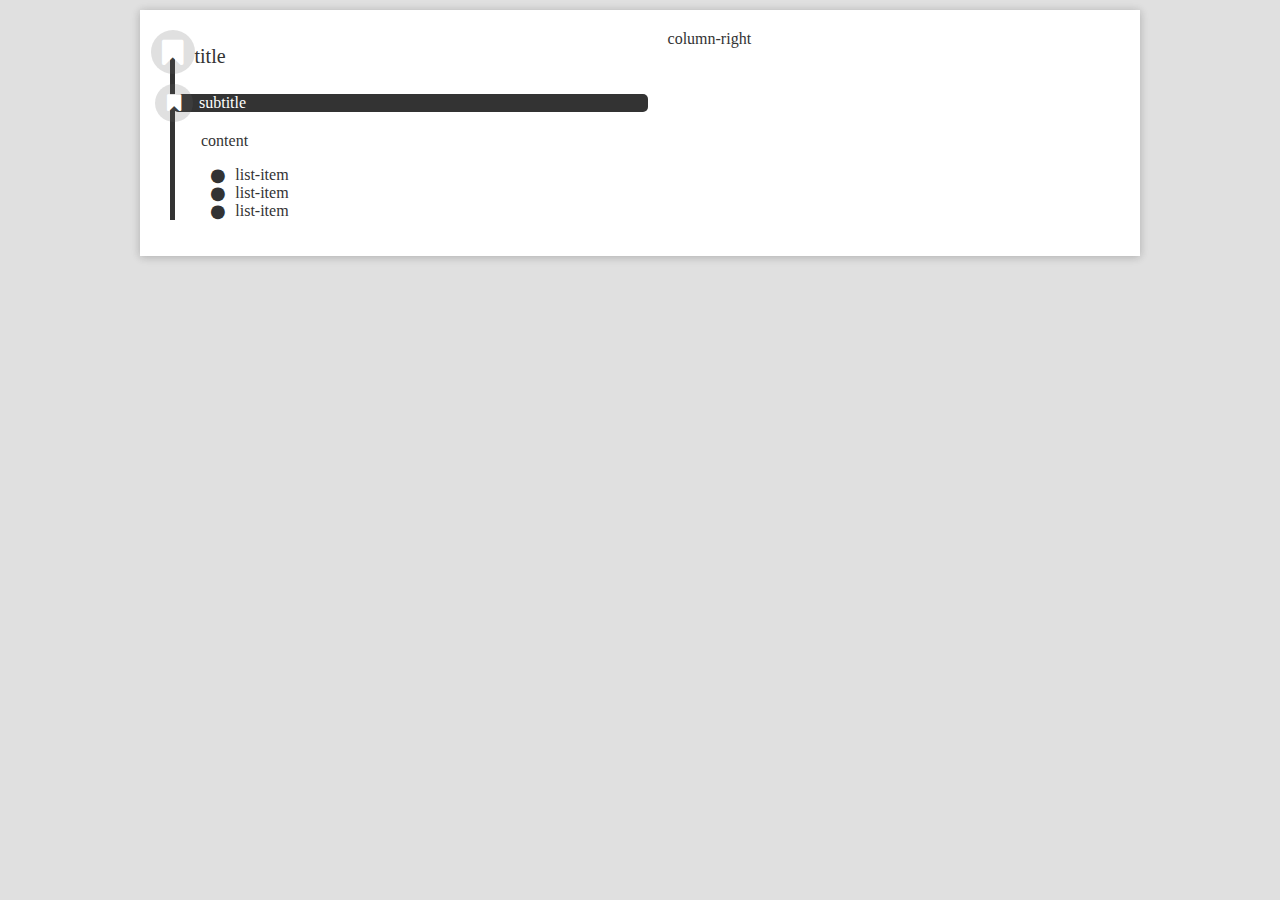
==== resume.html @ c5c1e9fd "修改了 item 样式" ====
<!doctyle html>
<html>

<head>
    <link rel="stylesheet" href="resume.css" />
    <link rel="stylesheet" href="resume-header.css" />
    <link rel="stylesheet" href="resume-body.css" />
    <link rel="stylesheet" href="resume-media.css" />
    <link rel="stylesheet" href="font-awesome-4.6.3/css/font-awesome.min.css">
</head>

<body>

<div id="resume-container">

<!--<div id="resume-header">
    <div id="resume-header-left">
        <img id="resume-header-QR" src="https://upload.wikimedia.org/wikipedia/commons/thumb/4/4e/QRcode_image.svg/330px-QRcode_image.svg.png">
        <ul class="fa-ul">
            <li><i class="fa-li fa fa-envelope"></i>email@email.com</li>
            <li><i class="fa-li fa fa-weixin"></i>wechat</li>
            <li><i class="fa-li fa fa-weibo"></i>weibo</li>
            <li><i class="fa-li fa fa-github"></i>https://github.com/github</li>
        </ul>
    </div>
    <div id="resume-header-right">
        <div id="resume-header-h1">我爱罗</div>
        <div id="resume-header-h2">后端工程师/前端工程师</div>
    </div>
</div>-->

<div id="resume-body">
    <div class="resume-body-column">
        <div class="resume-item">
            <div class="resume-item-title">title</div>
            <div class="resume-item-container">
                <div class="resume-item-subtitle">
                    <div class="resume-item-subtitle-content">subtitle</div>
                </div>
                <div class="resume-item-content">
                    content
                    <ul class="fa-ul">
                        <li><i class="fa-li fa fa-circle"></i>list-item</li>
                        <li><i class="fa-li fa fa-circle"></i>list-item</li>
                        <li><i class="fa-li fa fa-circle"></i>list-item</li>
                    </ul>
                </div>
            </div>
        </div>
    </div>
    <div class="resume-body-column">
        column-right
    <div>
</div>

</div>

</body>

</html>
---- resume.css ----
body {
    margin: 0;
    background-color: #e0e0e0;
}

#resume-container {
    display: flex;
    flex-direction: column;
    width: 480px;
    margin: 10px auto;
    box-shadow: rgba(0, 0, 0, .117647) 0 1px 8px, rgba(0, 0, 0, .117647) 0 1px 10px;
    justify-content: flex-start;
}
---- resume-header.css ----
#resume-header {
    padding: 20px;
    color: #fff;
    background-color: #333;

    display: flex;
    flex-direction: row;
    justify-content: space-between;
}

#resume-header-left {
    display: flex;
    flex-direction: row;
    justify-content: flex-start;
    align-items: center;
}

#resume-header-QR {
    width: 100px;
    height: 100px;
    background-color: #ffffff;
}

#resume-header-right {
    display: flex;
    flex-direction: column;
    justify-content: center;
    align-items: center;
}

#resume-header-h1 {
    font-size: 3em;
}
#resume-header-h2 {
    font-size: 1em;
}
---- resume-body.css ----
#resume-body {
    display: flex;
    flex-direction: column;
    padding: 20px;
    color: #333;
    background-color: #fff;
    justify-content: center;
}

.resume-body-column {
    flex-grow: 1;
}

.resume-item {
    margin: 0;
}

.resume-item-title {
    font-size: 20px;
    display: inline-block;
    margin-bottom: -22px;
    padding-left: 10.5px;
    align-items: center;
}

.resume-item-container {
    padding-top: 22px;
    border-left: 5px solid #333;
}

.resume-item-subtitle {
    display: flex;
    margin-top: 10px;
    margin-bottom: 10px;
    align-items: center;
}

.resume-item-subtitle-content {
    margin-left: -20px;
    padding-left: 26px;
    color: #fff;
    border-radius: 5px;
    background-color: #333;
    flex-grow: 1;
}

.resume-item-title::before, .resume-item-subtitle::before {
    font-family: FontAwesome;
    z-index: 2;
    display: inline-flex;
    padding: auto;
    transform: translate(0, 0);
    color: #fff;
    border-radius: 50%;
    text-rendering: auto;
    -webkit-font-smoothing: antialiased;
    -moz-osx-font-smoothing: grayscale;
    justify-content: center;
    align-items: center;
}

.resume-item-title::before {
    font-size: 30px;
    width: 44px;
    height: 44px;
    margin-left: -30px;
    content: '\f02e';
    background-color: rgba(100, 100, 100, .2);
}

.resume-item-subtitle::before {
    font-size: 20px;
    width: 38px;
    height: 38px;
    margin-left: -20px;
    content: '\f02e';
    background-color: rgba(100, 100, 100, .2);
}

.resume-item-content {
    padding-left: 26px;
}
---- resume-media.css ----
@media (max-width: 767px) {
    #resume-container {
        width: 480px;
    }
    #resume-body {
        flex-direction: column;
    }
    .resume-body-column {
        margin: 0;
    }
    #resume-header-QR{
        display: none;
    }
}

@media (max-width: 480px) {
    #resume-container {
        width: 100%;
        margin: 0;
    }
    #resume-header{
        display: flex;
        flex-direction: column;
        justify-content: space-between;
    }
    #resume-header-left {
        order: 2;
    }
    #resume-header-right {
        order: 1;
    }
}

@media (min-width: 768px) and (max-width: 979px) {
    #resume-container {
        width: 700px;
    }
    #resume-body {
        flex-direction: column;
    }
    .resume-body-column {
        margin: 0 10px;
    }
}

@media (min-width: 980px) {
    #resume-container {
        width: 900px;
    }
    #resume-body {
        flex-direction: row;
    }
    .resume-body-column {
        margin: 0 10px;
    }
}

@media (min-width: 1200px) {
    #resume-container {
        width: 1000px;
    }
}
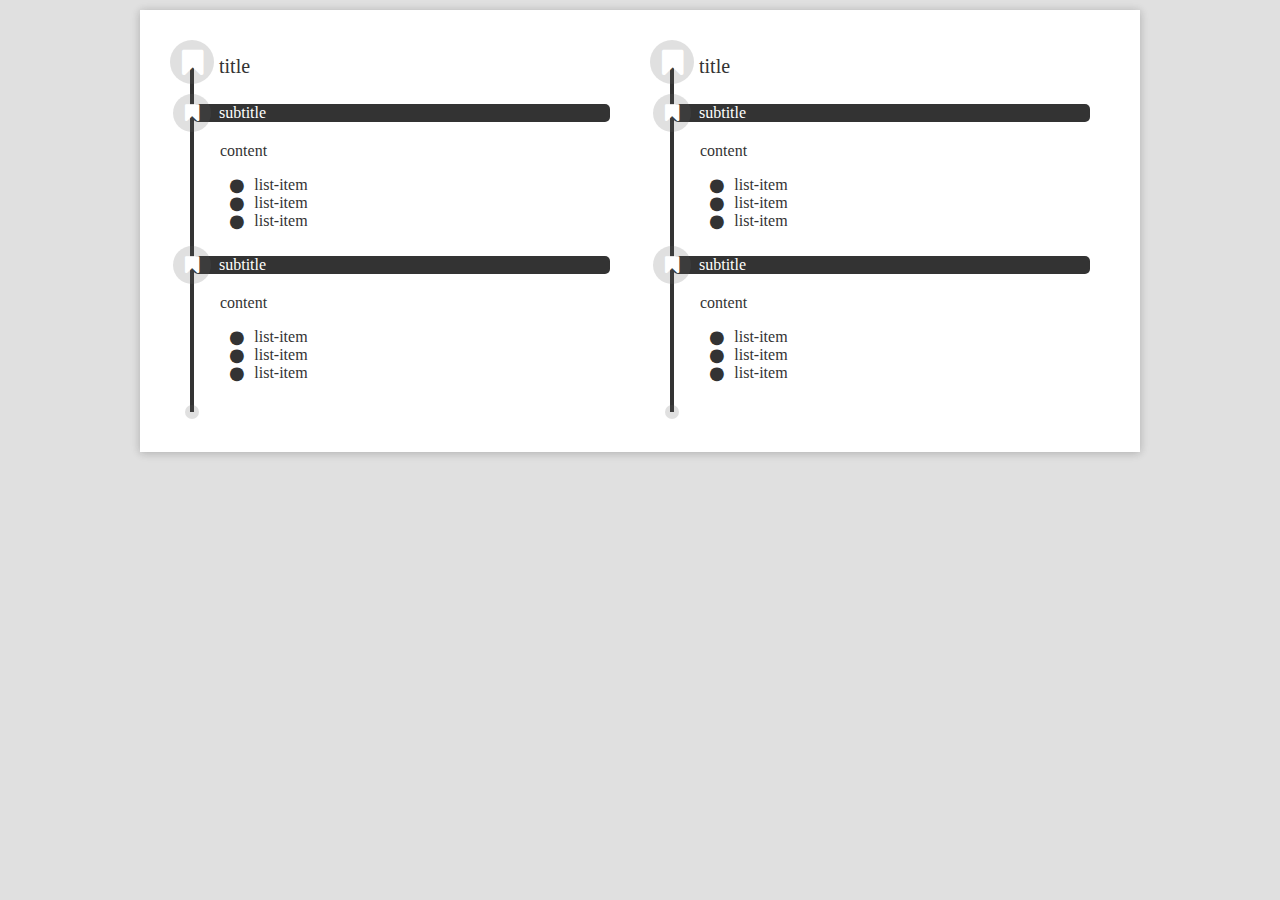
==== commit 36c0a94c: "调整了样式" ====
--- a/resume.html
+++ b/resume.html
@@ -45,11 +45,48 @@
                         <li><i class="fa-li fa fa-circle"></i>list-item</li>
                     </ul>
                 </div>
+                <div class="resume-item-subtitle">
+                    <div class="resume-item-subtitle-content">subtitle</div>
+                </div>
+                <div class="resume-item-content">
+                    content
+                    <ul class="fa-ul">
+                        <li><i class="fa-li fa fa-circle"></i>list-item</li>
+                        <li><i class="fa-li fa fa-circle"></i>list-item</li>
+                        <li><i class="fa-li fa fa-circle"></i>list-item</li>
+                    </ul>
+                </div>
             </div>
         </div>
     </div>
     <div class="resume-body-column">
-        column-right
+        <div class="resume-item">
+            <div class="resume-item-title">title</div>
+            <div class="resume-item-container">
+                <div class="resume-item-subtitle">
+                    <div class="resume-item-subtitle-content">subtitle</div>
+                </div>
+                <div class="resume-item-content">
+                    content
+                    <ul class="fa-ul">
+                        <li><i class="fa-li fa fa-circle"></i>list-item</li>
+                        <li><i class="fa-li fa fa-circle"></i>list-item</li>
+                        <li><i class="fa-li fa fa-circle"></i>list-item</li>
+                    </ul>
+                </div>
+                <div class="resume-item-subtitle">
+                    <div class="resume-item-subtitle-content">subtitle</div>
+                </div>
+                <div class="resume-item-content">
+                    content
+                    <ul class="fa-ul">
+                        <li><i class="fa-li fa fa-circle"></i>list-item</li>
+                        <li><i class="fa-li fa fa-circle"></i>list-item</li>
+                        <li><i class="fa-li fa fa-circle"></i>list-item</li>
+                    </ul>
+                </div>
+            </div>
+        </div>
     <div>
 </div>
 
--- a/resume-body.css
+++ b/resume-body.css
@@ -8,30 +8,54 @@
 }
 
 .resume-body-column {
+    margin: 0 10px;
     flex-grow: 1;
 }
 
 .resume-item {
-    margin: 0;
+    margin: 10px 20px;
 }
 
 .resume-item-title {
     font-size: 20px;
     display: inline-block;
     margin-bottom: -22px;
-    padding-left: 10.5px;
+    padding-left: 10px;
     align-items: center;
 }
 
 .resume-item-container {
+    margin-bottom: 20px;
     padding-top: 22px;
-    border-left: 5px solid #333;
+    border-left: 4px solid #333;
+}
+
+.resume-item-container::after {
+    font-size: .01px;
+    position: relative;
+    z-index: 2;
+    bottom: -7px;
+    left: -9px;
+    display: block;
+    width: 14px;
+    height: 14px;
+    padding: auto;
+    content: '';
+    transform: translate(0, 0);
+    border-radius: 50%;
+    background-color: rgba(100, 100, 100, .2);
+    text-rendering: auto;
+    -webkit-font-smoothing: antialiased;
+    -moz-osx-font-smoothing: grayscale;
+    justify-content: center;
+    align-items: center;
 }
 
 .resume-item-subtitle {
     display: flex;
     margin-top: 10px;
     margin-bottom: 10px;
+    margin-left: -1px;
     align-items: center;
 }
 
@@ -64,6 +88,7 @@
     width: 44px;
     height: 44px;
     margin-left: -30px;
+    margin-right: 5px;
     content: '\f02e';
     background-color: rgba(100, 100, 100, .2);
 }
@@ -73,10 +98,11 @@
     width: 38px;
     height: 38px;
     margin-left: -20px;
+    margin-right: 2px;
     content: '\f02e';
     background-color: rgba(100, 100, 100, .2);
 }
 
 .resume-item-content {
     padding-left: 26px;
-}
+}--- a/resume-media.css
+++ b/resume-media.css
@@ -4,9 +4,6 @@
     }
     #resume-body {
         flex-direction: column;
-    }
-    .resume-body-column {
-        margin: 0;
     }
     #resume-header-QR{
         display: none;
@@ -38,9 +35,6 @@
     #resume-body {
         flex-direction: column;
     }
-    .resume-body-column {
-        margin: 0 10px;
-    }
 }
 
 @media (min-width: 980px) {
@@ -50,9 +44,6 @@
     #resume-body {
         flex-direction: row;
     }
-    .resume-body-column {
-        margin: 0 10px;
-    }
 }
 
 @media (min-width: 1200px) {
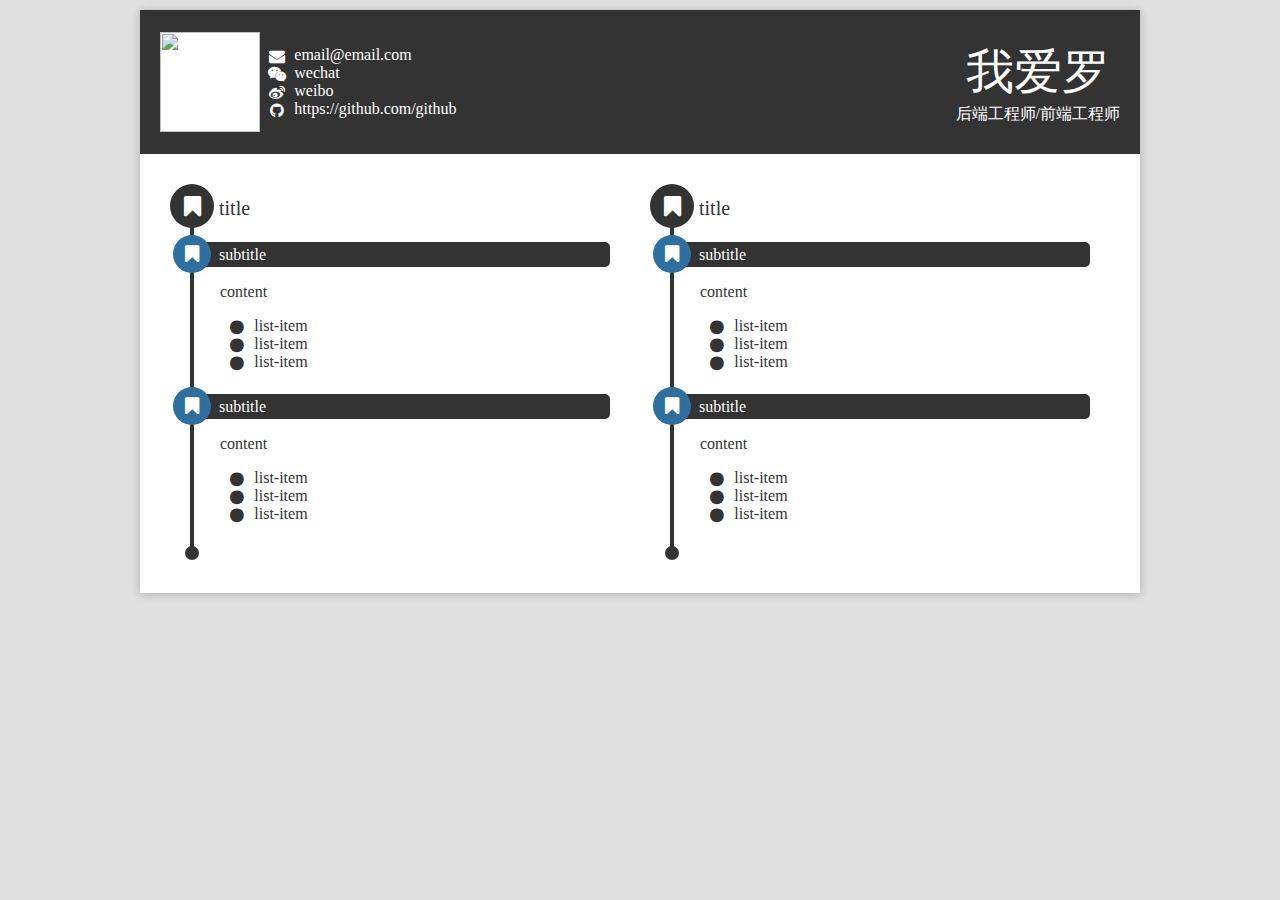
==== commit df01e9f6: "调整了图标颜色" ====
--- a/resume.html
+++ b/resume.html
@@ -13,7 +13,7 @@
 
 <div id="resume-container">
 
-<!--<div id="resume-header">
+<div id="resume-header">
     <div id="resume-header-left">
         <img id="resume-header-QR" src="https://upload.wikimedia.org/wikipedia/commons/thumb/4/4e/QRcode_image.svg/330px-QRcode_image.svg.png">
         <ul class="fa-ul">
@@ -27,7 +27,7 @@
         <div id="resume-header-h1">我爱罗</div>
         <div id="resume-header-h2">后端工程师/前端工程师</div>
     </div>
-</div>-->
+</div>
 
 <div id="resume-body">
     <div class="resume-body-column">
--- a/resume-body.css
+++ b/resume-body.css
@@ -19,7 +19,7 @@
 .resume-item-title {
     font-size: 20px;
     display: inline-block;
-    margin-bottom: -22px;
+    margin-bottom: -25px;
     padding-left: 10px;
     align-items: center;
 }
@@ -43,7 +43,7 @@
     content: '';
     transform: translate(0, 0);
     border-radius: 50%;
-    background-color: rgba(100, 100, 100, .2);
+    background-color: #333333;
     text-rendering: auto;
     -webkit-font-smoothing: antialiased;
     -moz-osx-font-smoothing: grayscale;
@@ -66,6 +66,7 @@
     border-radius: 5px;
     background-color: #333;
     flex-grow: 1;
+    line-height: 25px;
 }
 
 .resume-item-title::before, .resume-item-subtitle::before {
@@ -84,13 +85,13 @@
 }
 
 .resume-item-title::before {
-    font-size: 30px;
+    font-size: 24px;
     width: 44px;
     height: 44px;
     margin-left: -30px;
     margin-right: 5px;
     content: '\f02e';
-    background-color: rgba(100, 100, 100, .2);
+    background-color: #333333;
 }
 
 .resume-item-subtitle::before {
@@ -100,7 +101,7 @@
     margin-left: -20px;
     margin-right: 2px;
     content: '\f02e';
-    background-color: rgba(100, 100, 100, .2);
+    background-color: #2e6f9e;
 }
 
 .resume-item-content {
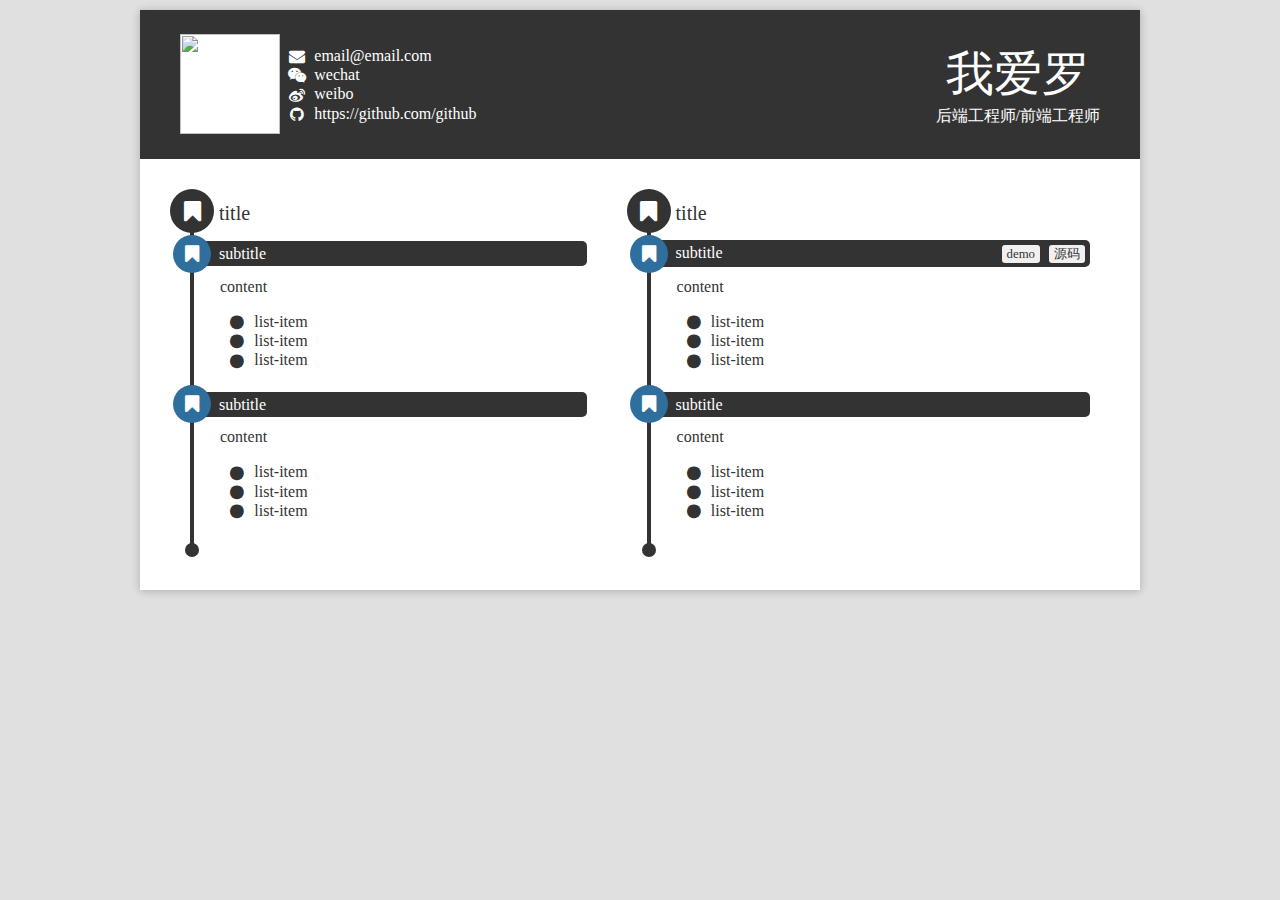
==== commit 7e73bdbc: "增加了源码超链接" ====
--- a/resume.html
+++ b/resume.html
@@ -64,7 +64,13 @@
             <div class="resume-item-title">title</div>
             <div class="resume-item-container">
                 <div class="resume-item-subtitle">
-                    <div class="resume-item-subtitle-content">subtitle</div>
+                    <div class="resume-item-subtitle-content">
+                        subtitle
+                        <span>
+                            <a class="resume-item-button" href="#">demo</a>
+                            <a class="resume-item-button" href="#">源码</a>
+                        </span>
+                    </div>
                 </div>
                 <div class="resume-item-content">
                     content
--- a/resume.css
+++ b/resume.css
@@ -11,3 +11,15 @@
     box-shadow: rgba(0, 0, 0, .117647) 0 1px 8px, rgba(0, 0, 0, .117647) 0 1px 10px;
     justify-content: flex-start;
 }
+
+a:link,
+a:visited,
+a:hover,
+a:active{
+    color: white;
+    text-decoration: none;
+}
+
+li{
+    line-height: 1.2em;
+}--- a/resume-header.css
+++ b/resume-header.css
@@ -1,5 +1,5 @@
 #resume-header {
-    padding: 20px;
+    padding: 20px 40px;
     color: #fff;
     background-color: #333;
 
@@ -33,4 +33,8 @@
 }
 #resume-header-h2 {
     font-size: 1em;
+}
+
+.resume-header-list{
+    line-height: 1.4em !important;
 }--- a/resume-body.css
+++ b/resume-body.css
@@ -53,8 +53,8 @@
 
 .resume-item-subtitle {
     display: flex;
-    margin-top: 10px;
-    margin-bottom: 10px;
+    margin-top: 5px;
+    margin-bottom: 5px;
     margin-left: -1px;
     align-items: center;
 }
@@ -67,6 +67,17 @@
     background-color: #333;
     flex-grow: 1;
     line-height: 25px;
+    display: flex;
+    justify-content: space-between;
+}
+
+.resume-item-button{
+    background-color: #f0f0f0;
+    color: #333333 !important;
+    margin-right: 5px;
+    padding: 2 5px;
+    border-radius: 3px;
+    font-size: 0.8em;
 }
 
 .resume-item-title::before, .resume-item-subtitle::before {
--- a/resume-media.css
+++ b/resume-media.css
@@ -1,6 +1,6 @@
 @media (max-width: 767px) {
     #resume-container {
-        width: 480px;
+        width: 550px;
     }
     #resume-body {
         flex-direction: column;
@@ -8,12 +8,14 @@
     #resume-header-QR{
         display: none;
     }
+    #resume-header{
+        padding: 20px;
+    }
 }
 
-@media (max-width: 480px) {
+@media (max-width: 560px) {
     #resume-container {
-        width: 100%;
-        margin: 0;
+        width: 480px;
     }
     #resume-header{
         display: flex;
@@ -25,6 +27,13 @@
     }
     #resume-header-right {
         order: 1;
+    }
+}
+
+@media (max-width: 480px) {
+    #resume-container {
+        width: 100%;
+        margin: 0;
     }
 }
 
@@ -50,4 +59,16 @@
     #resume-container {
         width: 1000px;
     }
+}
+
+@media print {
+    #body{
+        background-color: red;
+    }
+    #resume-container {
+        width: 900px;
+    }
+    #resume-body {
+        flex-direction: row;
+    }
 }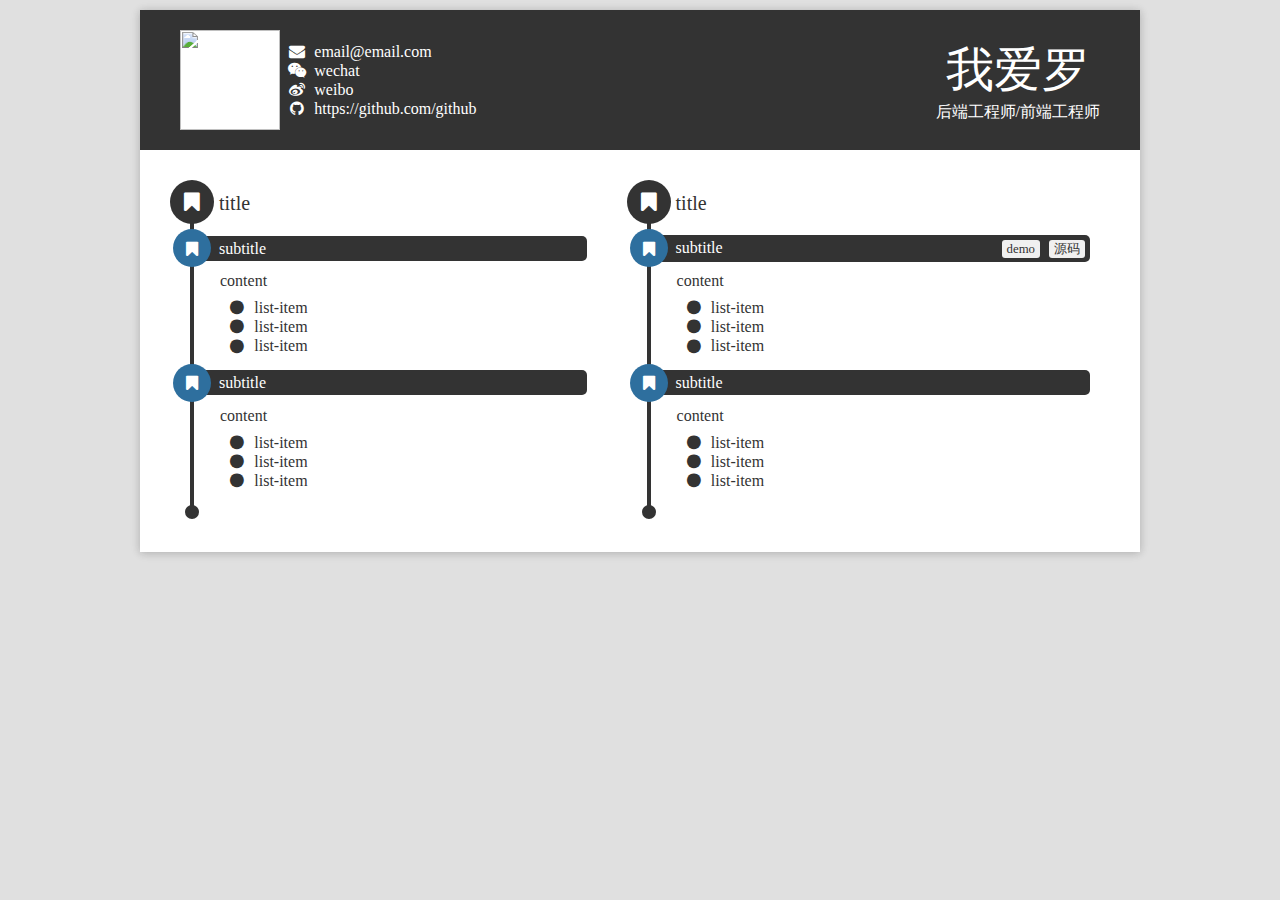
==== commit e38826b3: "修改了标题图标" ====
--- a/resume.html
+++ b/resume.html
@@ -2,9 +2,11 @@
 <html>
 
 <head>
+    <meta charset="UTF-8"/>
     <link rel="stylesheet" href="resume.css" />
     <link rel="stylesheet" href="resume-header.css" />
     <link rel="stylesheet" href="resume-body.css" />
+    <link rel="stylesheet" href="resume-icon.css" />
     <link rel="stylesheet" href="resume-media.css" />
     <link rel="stylesheet" href="font-awesome-4.6.3/css/font-awesome.min.css">
 </head>
--- a/resume.css
+++ b/resume.css
@@ -22,4 +22,14 @@
 
 li{
     line-height: 1.2em;
+}
+
+.fa-li {
+    top: 0.07em !important;
+
+}
+
+ul {
+    margin-bottom: 8px !important;
+    margin-top: 8px !important;
 }--- a/resume-body.css
+++ b/resume-body.css
@@ -19,7 +19,7 @@
 .resume-item-title {
     font-size: 20px;
     display: inline-block;
-    margin-bottom: -25px;
+    margin-bottom: -22px;
     padding-left: 10px;
     align-items: center;
 }
@@ -96,7 +96,7 @@
 }
 
 .resume-item-title::before {
-    font-size: 24px;
+    font-size: 22px;
     width: 44px;
     height: 44px;
     margin-left: -30px;
@@ -106,7 +106,7 @@
 }
 
 .resume-item-subtitle::before {
-    font-size: 20px;
+    font-size: 17px;
     width: 38px;
     height: 38px;
     margin-left: -20px;
@@ -117,4 +117,10 @@
 
 .resume-item-content {
     padding-left: 26px;
-}+}
+
+strong {
+    color: #2e6f9e;
+    padding: 0 2px;
+}
+
--- a/resume-icon.css
+++ b/resume-icon.css
@@ -0,0 +1,35 @@
+.education::before {
+    content: '\f02d'
+}
+
+.language::before {
+    content: '\f086'
+}
+
+.sub-language::before {
+    content: '\f0ac'
+}
+
+.experience::before{
+    content: '\f085'
+}
+
+.sub-experience::before {
+    content: '\f07c'
+}
+
+.skill::before{
+    content: '\f13d'
+}
+
+.sub-front::before {
+    content: '\f108'
+}
+
+.sub-back::before {
+    content: '\f0c2'
+}
+
+.sub-other::before {
+    content: '\f1e6'
+}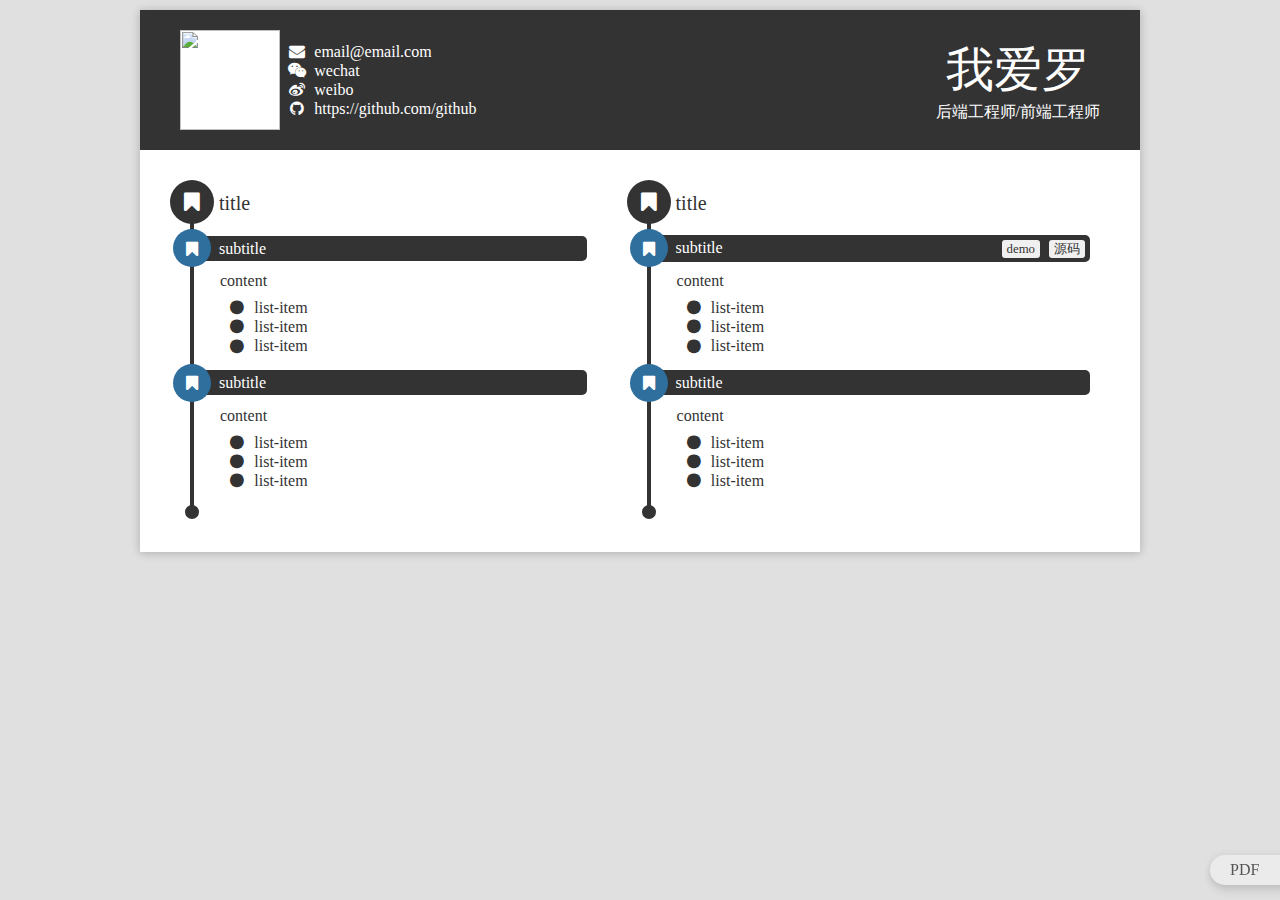
==== commit 2ca16557: "添加了 PDF 按钮" ====
--- a/resume.html
+++ b/resume.html
@@ -12,6 +12,12 @@
 </head>
 
 <body>
+
+<a>
+    <div id="PDFbutton">
+        PDF
+    </div>
+</a>
 
 <div id="resume-container">
 
--- a/resume.css
+++ b/resume.css
@@ -32,4 +32,47 @@
 ul {
     margin-bottom: 8px !important;
     margin-top: 8px !important;
+}
+
+#PDFbutton {
+    box-shadow: rgba(0, 0, 0, .117647) 0 6px 10px 0, rgba(0, 0, 0, .117647) 0 1px 10px 0;
+    border-radius: 20px;
+
+    height: 30px;
+    width: 100px;
+    padding-left: 20px;
+
+    display: flex;
+    flex-direction: column;
+    justify-content: center;
+    align-items: flex-start;
+
+    position: fixed;
+    right: -50px;
+    bottom: 15px;
+
+    background-color: #eeeeee;
+    z-index: 100;
+
+    color: #333333;
+
+    opacity: 0.8;
+    transition: opacity 0.4s ease;
+    /*transition: color 0.5s linear;*/
+
+}
+
+#PDFbutton:link,
+#PDFbutton:visited{
+    color: rgba(100,100,100,0.5) !important;
+}
+#PDFbutton:hover,
+#PDFbutton:active{
+    opacity: 1;
+    color: #333331 !important;
+    /*right: -30px;*/
+}
+
+.PDFbutton-h1 {
+    font-size: 16px;
 }--- a/resume-media.css
+++ b/resume-media.css
@@ -63,10 +63,13 @@
 
 @media print {
     #body{
-        background-color: red;
+        margin: 0px;
+        padding: 0px;
     }
     #resume-container {
-        width: 900px;
+        width: 860px;
+        margin: 0px;
+        border: 0px;
     }
     #resume-body {
         flex-direction: row;
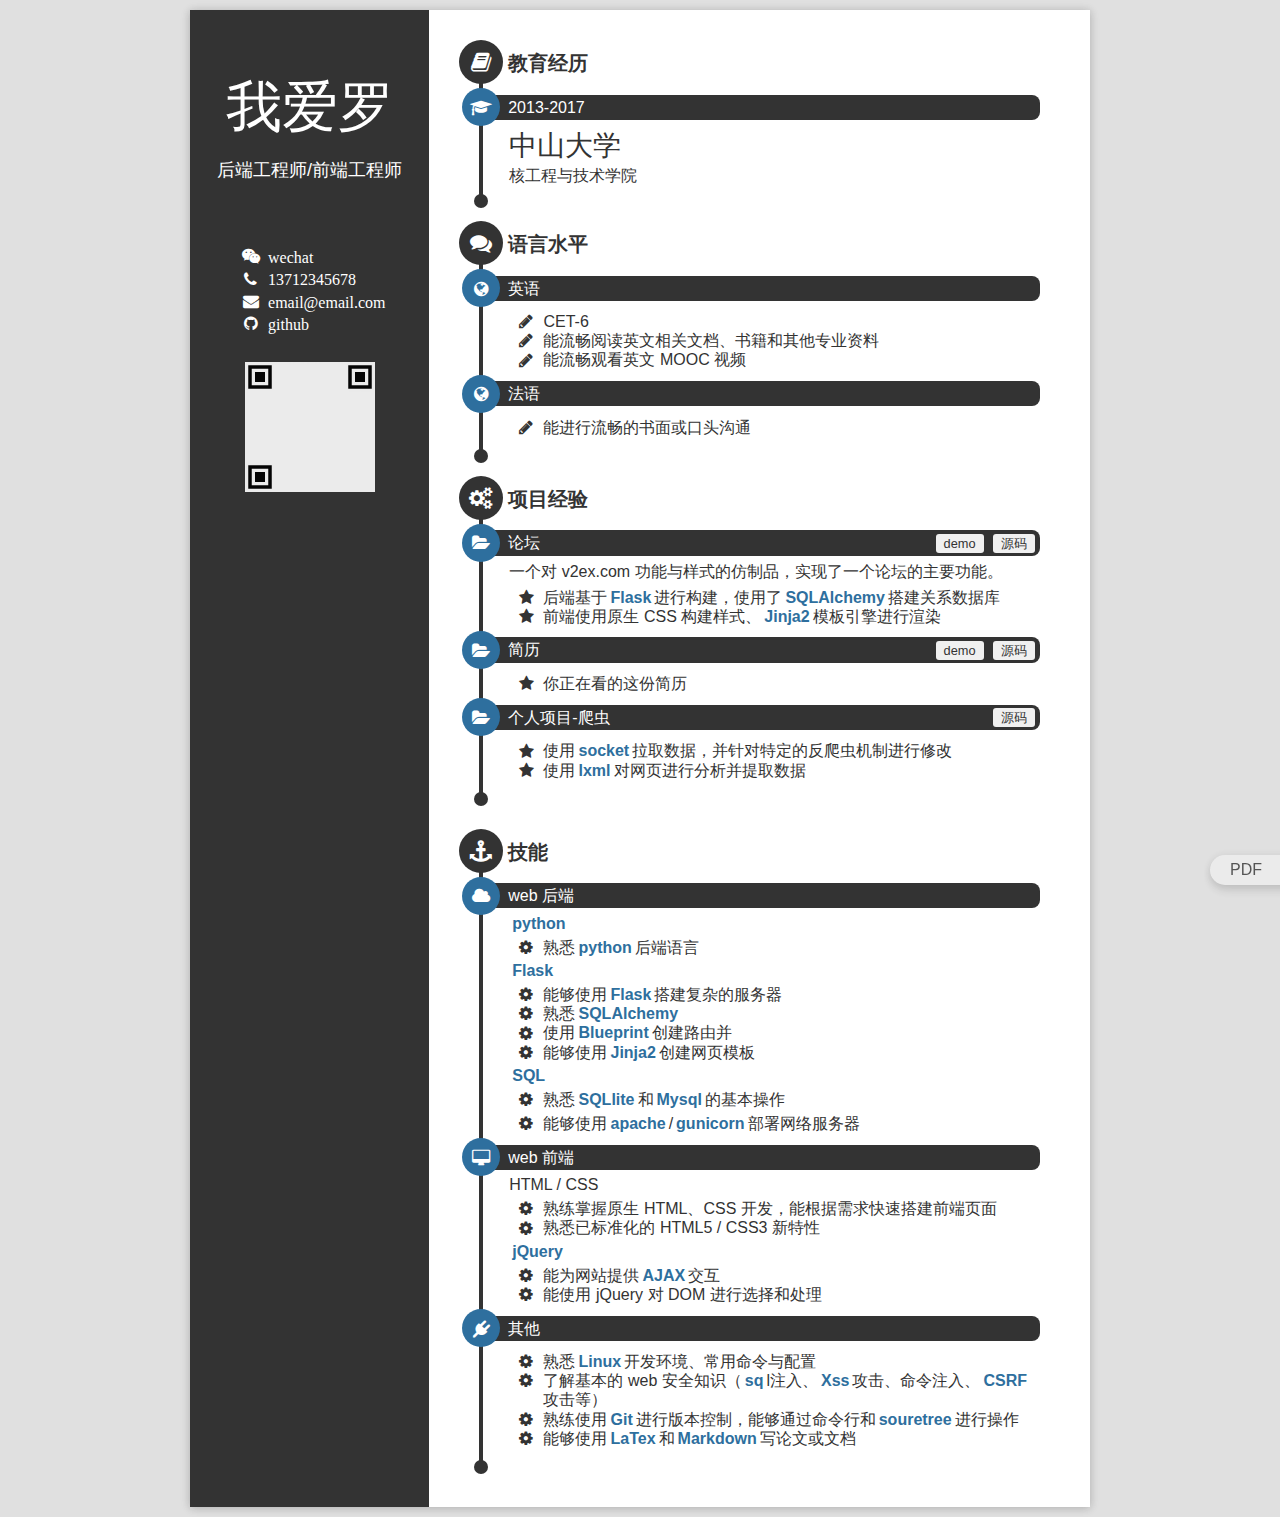
==== commit 020d804e: "增加了主要内容" ====
--- a/resume.html
+++ b/resume.html
@@ -1,4 +1,5 @@
 <!doctyle html>
+<!--v1.0-->
 <html>
 
 <head>
@@ -13,9 +14,10 @@
 
 <body>
 
-<a>
+<a href="#">
     <div id="PDFbutton">
-        PDF
+        <div class="PDFbutton-h1">PDF</div>
+        <!--<div>下载</div>-->
     </div>
 </a>
 
@@ -23,13 +25,21 @@
 
 <div id="resume-header">
     <div id="resume-header-left">
-        <img id="resume-header-QR" src="https://upload.wikimedia.org/wikipedia/commons/thumb/4/4e/QRcode_image.svg/330px-QRcode_image.svg.png">
-        <ul class="fa-ul">
-            <li><i class="fa-li fa fa-envelope"></i>email@email.com</li>
-            <li><i class="fa-li fa fa-weixin"></i>wechat</li>
-            <li><i class="fa-li fa fa-weibo"></i>weibo</li>
-            <li><i class="fa-li fa fa-github"></i>https://github.com/github</li>
-        </ul>
+        <span id="resume-header-left-container">
+            <img id="resume-header-QR" src="img/wechat-QR-0.png">
+            <ul class="fa-ul">
+                <li class="resume-header-list"><i class="fa-li fa fa-weixin"></i>wechat</li>
+                <li class="resume-header-list"><i class="fa-li fa fa-phone"></i>137<span>12345</span>678</li>
+                <li class="resume-header-list"><i class="fa-li fa fa-envelope"></i>email@email.com</li>
+                <!--<li><i class="fa-li fa fa-weibo"></i>weibo</li>-->
+                <li class="resume-header-list"><i class="fa-li fa fa-github"></i><a href="https://github.com/">github</a></li>
+            </ul>
+        </span>
+        <div id="resume-header-info">
+            在线简历
+            <br>
+            <a href="http://ocazuer.com/reusume/pdf">ocazuer.com/resume/pdf</a>
+        </div>
     </div>
     <div id="resume-header-right">
         <div id="resume-header-h1">我爱罗</div>
@@ -40,40 +50,46 @@
 <div id="resume-body">
     <div class="resume-body-column">
         <div class="resume-item">
-            <div class="resume-item-title">title</div>
-            <div class="resume-item-container">
-                <div class="resume-item-subtitle">
-                    <div class="resume-item-subtitle-content">subtitle</div>
-                </div>
-                <div class="resume-item-content">
-                    content
-                    <ul class="fa-ul">
-                        <li><i class="fa-li fa fa-circle"></i>list-item</li>
-                        <li><i class="fa-li fa fa-circle"></i>list-item</li>
-                        <li><i class="fa-li fa fa-circle"></i>list-item</li>
-                    </ul>
-                </div>
-                <div class="resume-item-subtitle">
-                    <div class="resume-item-subtitle-content">subtitle</div>
-                </div>
-                <div class="resume-item-content">
-                    content
-                    <ul class="fa-ul">
-                        <li><i class="fa-li fa fa-circle"></i>list-item</li>
-                        <li><i class="fa-li fa fa-circle"></i>list-item</li>
-                        <li><i class="fa-li fa fa-circle"></i>list-item</li>
-                    </ul>
-                </div>
-            </div>
-        </div>
-    </div>
-    <div class="resume-body-column">
-        <div class="resume-item">
-            <div class="resume-item-title">title</div>
-            <div class="resume-item-container">
-                <div class="resume-item-subtitle">
+            <div class="resume-item-title education">教育经历</div>
+            <div class="resume-item-container">
+                <div class="resume-item-subtitle sub-education">
+                    <div class="resume-item-subtitle-content">2013-2017</div>
+                </div>
+                <div class="resume-item-content">
+                    <div class="education-h1">中山大学</div>
+                    <div class="education-h2">核工程与技术学院</div>
+                </div>
+            </div>
+        </div>
+        <div class="resume-item">
+            <div class="resume-item-title language">语言水平</div>
+            <div class="resume-item-container">
+                <div class="resume-item-subtitle sub-language">
+                    <div class="resume-item-subtitle-content">英语</div>
+                </div>
+                <div class="resume-item-content">
+                    <ul class="fa-ul">
+                        <li><i class="fa-li fa fa-pencil"></i>CET-6</li>
+                        <li><i class="fa-li fa fa-pencil"></i>能流畅阅读英文相关文档、书籍和其他专业资料</li>
+                        <li><i class="fa-li fa fa-pencil"></i>能流畅观看英文 MOOC 视频</li>
+                    </ul>
+                </div>
+                <div class="resume-item-subtitle sub-language">
+                    <div class="resume-item-subtitle-content">法语</div>
+                </div>
+                <div class="resume-item-content">
+                    <ul class="fa-ul">
+                        <li><i class="fa-li fa fa-pencil"></i>能进行流畅的书面或口头沟通</li>
+                    </ul>
+                </div>
+            </div>
+        </div>
+        <div class="resume-item">
+            <div class="resume-item-title experience">项目经验</div>
+            <div class="resume-item-container">
+                <div class="resume-item-subtitle sub-experience">
                     <div class="resume-item-subtitle-content">
-                        subtitle
+                        论坛
                         <span>
                             <a class="resume-item-button" href="#">demo</a>
                             <a class="resume-item-button" href="#">源码</a>
@@ -81,22 +97,96 @@
                     </div>
                 </div>
                 <div class="resume-item-content">
-                    content
-                    <ul class="fa-ul">
-                        <li><i class="fa-li fa fa-circle"></i>list-item</li>
-                        <li><i class="fa-li fa fa-circle"></i>list-item</li>
-                        <li><i class="fa-li fa fa-circle"></i>list-item</li>
-                    </ul>
-                </div>
-                <div class="resume-item-subtitle">
-                    <div class="resume-item-subtitle-content">subtitle</div>
-                </div>
-                <div class="resume-item-content">
-                    content
-                    <ul class="fa-ul">
-                        <li><i class="fa-li fa fa-circle"></i>list-item</li>
-                        <li><i class="fa-li fa fa-circle"></i>list-item</li>
-                        <li><i class="fa-li fa fa-circle"></i>list-item</li>
+                    一个对 v2ex.com 功能与样式的仿制品，实现了一个论坛的主要功能。
+                    <ul class="fa-ul">
+                        <li><i class="fa-li fa fa-star"></i>后端基于<strong>Flask</strong>进行构建，使用了<strong>SQLAlchemy</strong>搭建关系数据库</li>
+                        <li><i class="fa-li fa fa-star"></i>前端使用原生 CSS 构建样式、<strong>Jinja2</strong>模板引擎进行渲染</li>
+                    </ul>
+                </div>
+                <div class="resume-item-subtitle sub-experience">
+                    <div class="resume-item-subtitle-content">
+                        简历
+                        <span>
+                            <a class="resume-item-button" href="#">demo</a>
+                            <a class="resume-item-button" href="#">源码</a>
+                        </span>
+                    </div>
+                </div>
+                <div class="resume-item-content">
+                    <ul class="fa-ul">
+                        <li><i class="fa-li fa fa-star"></i>你正在看的这份简历</li>
+                    </ul>
+                </div>
+                <div class="resume-item-subtitle  sub-experience">
+                    <div class="resume-item-subtitle-content">
+                        个人项目-爬虫
+                        <span>
+                            <!--<a class="resume-item-button" href="#">demo</a>-->
+                            <a class="resume-item-button" href="#">源码</a>
+                        </span>
+                    </div>
+                </div>
+                <div class="resume-item-content">
+                    <ul class="fa-ul">
+                        <li><i class="fa-li fa fa-star"></i>使用<strong>socket</strong>拉取数据，并针对特定的反爬虫机制进行修改</li>
+                        <li><i class="fa-li fa fa-star"></i>使用<strong>lxml</strong>对网页进行分析并提取数据</li>
+                    </ul>
+                </div>
+
+            </div>
+        </div>
+    </div>
+    <div class="resume-body-column">
+        <div class="resume-item">
+            <div class="resume-item-title skill">技能</div>
+            <div class="resume-item-container">
+                <div class="resume-item-subtitle sub-back">
+                    <div class="resume-item-subtitle-content">web 后端</div>
+                </div>
+                <div class="resume-item-content">
+                    <strong>python</strong>
+                    <ul class="fa-ul">
+                        <li><i class="fa-li fa fa-cog"></i>熟悉<strong>python</strong>后端语言</li>
+                    </ul>
+                    <strong>Flask</strong>
+                    <ul class="fa-ul">
+                        <li><i class="fa-li fa fa-cog"></i>能够使用<strong>Flask</strong>搭建复杂的服务器</li>
+                        <li><i class="fa-li fa fa-cog"></i>熟悉<strong>SQLAlchemy</strong></li>
+                        <li><i class="fa-li fa fa-cog"></i>使用<strong>Blueprint</strong>创建路由并</li>
+                        <li><i class="fa-li fa fa-cog"></i>能够使用<strong>Jinja2</strong>创建网页模板</li>
+                    </ul>
+                    <strong>SQL</strong>
+                    <ul class="fa-ul">
+                        <li><i class="fa-li fa fa-cog"></i>熟悉<strong>SQLlite</strong>和<strong>Mysql</strong>的基本操作</li>
+                    </ul>
+                    <ul class="fa-ul">
+                        <li><i class="fa-li fa fa-cog"></i>能够使用<strong>apache</strong>/<strong>gunicorn</strong>部署网络服务器</li>
+                    </ul>
+                </div>
+                <div class="resume-item-subtitle sub-front">
+                    <div class="resume-item-subtitle-content">web 前端</div>
+                </div>
+                <div class="resume-item-content">
+                    HTML / CSS
+                    <ul class="fa-ul">
+                        <li><i class="fa-li fa fa-cog"></i>熟练掌握原生 HTML、CSS 开发，能根据需求快速搭建前端页面</li>
+                        <li><i class="fa-li fa fa-cog"></i>熟悉已标准化的 HTML5 / CSS3 新特性</li>
+                    </ul>
+                    <strong>jQuery</strong>
+                    <ul class="fa-ul">
+                        <li><i class="fa-li fa fa-cog"></i>能为网站提供<strong>AJAX</strong>交互</li>
+                        <li><i class="fa-li fa fa-cog"></i>能使用 jQuery 对 DOM 进行选择和处理</li>
+                    </ul>
+                </div>
+                <div class="resume-item-subtitle sub-other">
+                    <div class="resume-item-subtitle-content">其他</div>
+                </div>
+                <div class="resume-item-content">
+                    <ul class="fa-ul">
+                        <li><i class="fa-li fa fa-cog"></i>熟悉<strong>Linux</strong>开发环境、常用命令与配置</li>
+                        <li><i class="fa-li fa fa-cog"></i>了解基本的 web 安全知识（<strong>sq</strong>l注入、<strong>Xss</strong>攻击、命令注入、<strong>CSRF</strong>攻击等）</li>
+                        <li><i class="fa-li fa fa-cog"></i>熟练使用<strong>Git</strong>进行版本控制，能够通过命令行和<strong>souretree</strong>进行操作</li>
+                        <li><i class="fa-li fa fa-cog"></i>能够使用<strong>LaTex</strong>和<strong>Markdown</strong>写论文或文档</li>
                     </ul>
                 </div>
             </div>
--- a/resume.css
+++ b/resume.css
@@ -1,6 +1,7 @@
 body {
     margin: 0;
     background-color: #e0e0e0;
+    font-family: Arial, Helvetica, tahoma, verdana, 宋体, SimSun, 华文细黑, STXihei, sans-serif;
 }
 
 #resume-container {
@@ -12,65 +13,51 @@
     justify-content: flex-start;
 }
 
-a:link,
-a:visited,
-a:hover,
-a:active{
+a:link, a:visited, a:hover, a:active {
+    text-decoration: none;
     color: white;
-    text-decoration: none;
 }
 
-li{
+li {
     line-height: 1.2em;
 }
 
 .fa-li {
-    top: 0.07em !important;
-
+    top: .07em !important;
 }
 
 ul {
-    margin-bottom: 8px !important;
-    margin-top: 8px !important;
+    margin-top: 5px !important;
+    margin-bottom: 5px !important;
 }
 
 #PDFbutton {
-    box-shadow: rgba(0, 0, 0, .117647) 0 6px 10px 0, rgba(0, 0, 0, .117647) 0 1px 10px 0;
-    border-radius: 20px;
-
-    height: 30px;
-    width: 100px;
-    padding-left: 20px;
-
+    position: fixed;
+    z-index: 100;
+    right: -50px;
+    bottom: 15px;
     display: flex;
     flex-direction: column;
+    width: 100px;
+    height: 30px;
+    padding-left: 20px;
+    transition: opacity .4s ease;
+    transition: background-color .4s ease;
+    transition: color .4s liner;
+    opacity: .8;
+    color: #333;
+    border-radius: 20px;
+    background-color: #eee;
+    box-shadow: rgba(0, 0, 0, .117647) 0 6px 10px 0, rgba(0, 0, 0, .117647) 0 1px 10px 0;
     justify-content: center;
     align-items: flex-start;
-
-    position: fixed;
-    right: -50px;
-    bottom: 15px;
-
-    background-color: #eeeeee;
-    z-index: 100;
-
-    color: #333333;
-
-    opacity: 0.8;
-    transition: opacity 0.4s ease;
     /*transition: color 0.5s linear;*/
-
 }
 
-#PDFbutton:link,
-#PDFbutton:visited{
-    color: rgba(100,100,100,0.5) !important;
-}
-#PDFbutton:hover,
-#PDFbutton:active{
+#PDFbutton:hover, #PDFbutton:active {
     opacity: 1;
-    color: #333331 !important;
-    /*right: -30px;*/
+    color: #fff;
+    background-color: #333;
 }
 
 .PDFbutton-h1 {
--- a/resume-header.css
+++ b/resume-header.css
@@ -6,6 +6,8 @@
     display: flex;
     flex-direction: row;
     justify-content: space-between;
+
+    height: 160px;
 }
 
 #resume-header-left {
@@ -13,12 +15,21 @@
     flex-direction: row;
     justify-content: flex-start;
     align-items: center;
+    font-family: 'Verdana', Georgia, 'Microsoft YaHei', '微软雅黑', STXihei, '华文细黑', serif;
+}
+
+#resume-header-left-container {
+    display: flex;
+    flex-direction: row;
 }
 
 #resume-header-QR {
     width: 100px;
     height: 100px;
     background-color: #ffffff;
+    padding: 0px;
+    margin-right: 10px;
+    opacity: 0.9;
 }
 
 #resume-header-right {
@@ -29,12 +40,17 @@
 }
 
 #resume-header-h1 {
-    font-size: 3em;
+    font-size: 72px;
+    padding-bottom: 12px;
 }
 #resume-header-h2 {
-    font-size: 1em;
+    font-size: 20px;
 }
 
 .resume-header-list{
     line-height: 1.4em !important;
+}
+
+#resume-header-info{
+    display: none;
 }--- a/resume-body.css
+++ b/resume-body.css
@@ -18,8 +18,9 @@
 
 .resume-item-title {
     font-size: 20px;
+    font-weight: bold;
     display: inline-block;
-    margin-bottom: -22px;
+    margin-bottom: -18px;
     padding-left: 10px;
     align-items: center;
 }
@@ -53,8 +54,8 @@
 
 .resume-item-subtitle {
     display: flex;
-    margin-top: 5px;
-    margin-bottom: 5px;
+    /*margin-top: 5px;
+    margin-bottom: 5px;*/
     margin-left: -1px;
     align-items: center;
 }
@@ -63,7 +64,7 @@
     margin-left: -20px;
     padding-left: 26px;
     color: #fff;
-    border-radius: 5px;
+    border-radius: 8px;
     background-color: #333;
     flex-grow: 1;
     line-height: 25px;
@@ -75,9 +76,16 @@
     background-color: #f0f0f0;
     color: #333333 !important;
     margin-right: 5px;
-    padding: 2 5px;
+    padding: 2 8px;
     border-radius: 3px;
     font-size: 0.8em;
+    transition: background-color 0.5s;
+    transition: color 0.3s;
+}
+.resume-item-button:hover,
+.resume-item-button:active{
+    background-color: #2e6f9e;
+    color: #f0f0f0 !important;
 }
 
 .resume-item-title::before, .resume-item-subtitle::before {
@@ -103,6 +111,7 @@
     margin-right: 5px;
     content: '\f02e';
     background-color: #333333;
+    font-weight: normal;
 }
 
 .resume-item-subtitle::before {
@@ -117,10 +126,23 @@
 
 .resume-item-content {
     padding-left: 26px;
+    /*font-size: 1.2em;*/
+}
+ul {
+    /*font-size: 1em !important;*/
 }
 
 strong {
     color: #2e6f9e;
-    padding: 0 2px;
+    padding: 0 3px;
 }
 
+.education-h1{
+    font-size: 36px;
+    line-height: 50px;
+}
+
+.education-h1{
+    font-size: 28px;
+    line-height: 40px;
+}--- a/resume-icon.css
+++ b/resume-icon.css
@@ -32,4 +32,8 @@
 
 .sub-other::before {
     content: '\f1e6'
+}
+
+.sub-education::before {
+    content: '\f19d'
 }--- a/resume-media.css
+++ b/resume-media.css
@@ -13,7 +13,7 @@
     }
 }
 
-@media (max-width: 560px) {
+/*@media (max-width: 560px) {
     #resume-container {
         width: 480px;
     }
@@ -28,12 +28,30 @@
     #resume-header-right {
         order: 1;
     }
-}
+}*/
 
-@media (max-width: 480px) {
+@media (max-width: 560px) {
     #resume-container {
         width: 100%;
         margin: 0;
+    }
+    #resume-header {
+        display: flex;
+        flex-direction: column;
+        justify-content: space-between;
+        height: 200px;
+    }
+    #resume-header-h1{
+        font-size: 60px;
+    }
+    #resume-header-h2{
+        font-size: 20px;
+    }
+    #resume-header-left {
+        order: 2;
+    }
+    #resume-header-right {
+        order: 1;
     }
 }
 
@@ -49,29 +67,114 @@
 @media (min-width: 980px) {
     #resume-container {
         width: 900px;
+        flex-direction: row;
     }
     #resume-body {
-        flex-direction: row;
+        flex-direction: column;
     }
-}
-
-@media (min-width: 1200px) {
-    #resume-container {
-        width: 1000px;
+    #resume-header {
+        flex-direction: column;
+        padding: 0;
+        height: auto;
+        width: 260px;
+        justify-content: flex-start;
+    }
+    #resume-header-right {
+        order: 1;
+        margin-top: 60px;
+        margin-bottom: 60px;
+    }
+    #resume-header-left {
+        order: 2;
+        display: flex;
+        flex: 1;
+        flex-direction: column;
+        justify-content: space-between;
+        align-items: center;
+        font-family: 'Verdana', Georgia, 'Microsoft YaHei', '微软雅黑', STXihei, '华文细黑', serif;
+        margin-bottom: 60px;
+    }
+    #resume-header-left-container{
+        display: flex;
+        flex-direction: column;
+    }
+    #resume-header-h1 {
+        font-size: 56px;
+        padding-bottom: 12px;
+    }
+    #resume-header-h2 {
+        font-size: 18px;
+    }
+    #resume-header-QR {
+        order: 2;
+        width: 130px;
+        height: 130px;
+        margin-top:20px;
+        margin-right: auto;
+        margin-left: auto;
     }
 }
 
 @media print {
-    #body{
+/*@media (min-width: 980px) {*/
+    #resume-container {
+        width: 1100px;
         margin: 0px;
-        padding: 0px;
-    }
-    #resume-container {
-        width: 860px;
-        margin: 0px;
-        border: 0px;
+        flex-direction: row;
     }
     #resume-body {
-        flex-direction: row;
+        flex-direction: column;
+    }
+    #resume-header {
+        flex-direction: column;
+        padding: 0;
+        height: auto;
+        width: 360px;
+        justify-content: flex-start;
+    }
+    #resume-header-right {
+        order: 1;
+        margin-top: 60px;
+        margin-bottom: 60px;
+    }
+    #resume-header-left {
+        order: 2;
+        display: flex;
+        flex: 1;
+        flex-direction: column;
+        justify-content: space-between;
+        align-items: center;
+        font-family: 'Verdana', Georgia, 'Microsoft YaHei', '微软雅黑', STXihei, '华文细黑', serif;
+        margin-bottom: 60px;
+    }
+    #resume-header-left-container{
+        display: flex;
+        flex-direction: column;
+    }
+    #resume-header-h1 {
+        font-size: 56px;
+        padding-bottom: 12px;
+    }
+    #resume-header-h2 {
+        font-size: 18px;
+    }
+    #resume-header-QR {
+        order: 2;
+        width: 130px;
+        height: 130px;
+        margin-top:20px;
+        margin-right: auto;
+        margin-left: auto;
+    }
+    #resume-header-info{
+        display: block;
+        text-align: center;
+    }
+    #resume-header-info a{
+        font-size: 0.5em;
+        color: skyblue;
+    }
+    #PDFbutton{
+        display: none;
     }
 }